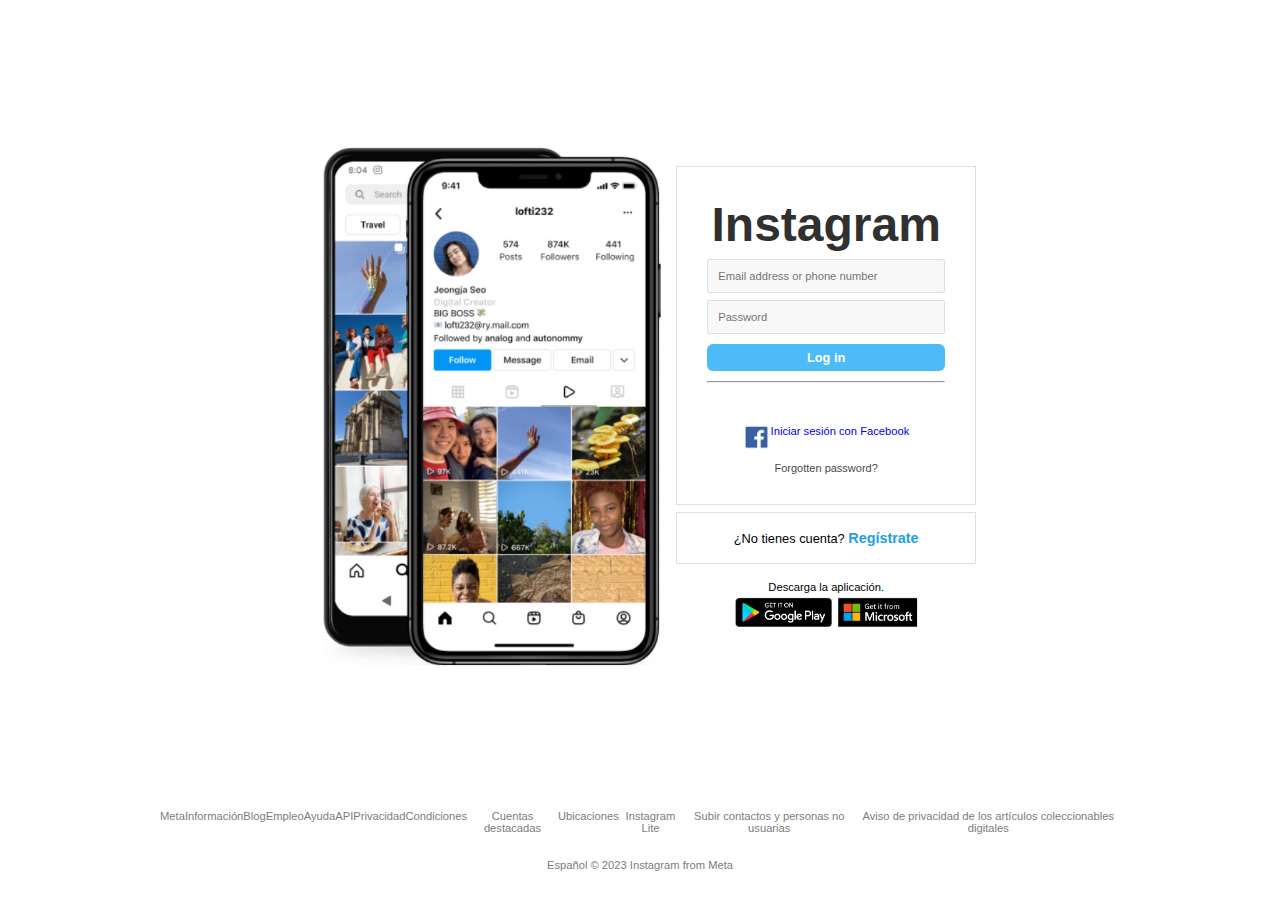
==== Reto 5 - Instagram/ig_index.html @ c4156914 "comint intrgral" ====
<!DOCTYPE html>
<html lang="en">
<head>
    <meta charset="UTF-8">
    <meta http-equiv="X-UA-Compatible" content="IE=edge">
    <meta name="viewport" content="width=device-width, initial-scale=1.0">
    <link rel="stylesheet" href="ig_style.css">
    <title>Instagram Copy</title>
</head>
<body>
    <main class="main">
        <div class="main-content">
            <div class="content-left">
                <img src="Imagenes/moviles.jpg" alt="">
            </div>

            <div class="content-right">
                <form class="form">
                    <h1>Instagram</h1>
                    <input placeholder="Email address or phone number" class="input" type="text">
                    <input placeholder="Password" class="input" type="password" id="password"> 
                    <button id="loginBtn">Log in</button>
                    <hr>
                    <a class="face" href="#"> <img src="Imagenes/Face.jpg" alt=""> Iniciar sesión con Facebook</a>
                    <a id="Password" href="#">Forgotten password?</a>

                </form>
                <form class="form2"> <p>¿No tienes cuenta? <span>Regístrate </span></p>
                </form>
                
                
                <div class="main-app">
                    <div class="text">
                        <p>Descarga la aplicación.</p>
                    </div>
                    
                    <div class="imgApps"> 
                        <img src="Imagenes/apps.jpg" alt="">
                    </div>
                </div>
                
            </div>
        </div>

        <div class="main-footer">
            <div class="footer">
                <a href="#"> Meta </a>
                <a href="#"> Información</a>
                <a href="#"> Blog</a>
                <a href="#"> Empleo</a>
                <a href="#"> Ayuda</a>
                <a href="#"> API</a>
                <a href="#"> Privacidad</a>
                <a href="#"> Condiciones</a>
                <a href="#"> Cuentas destacadas</a>
                <a href="#"> Ubicaciones</a>
                <a href="#"> Instagram Lite</a>
                <a href="#"> Subir contactos y personas no usuarias</a>
                <a href="#"> Aviso de privacidad de los artículos coleccionables digitales</a>
                
            </div> 
            <div class="politica">
                <a href="#"> Español </a>
                <a href="#"> © 2023 Instagram from Meta </a>
            </div>
        </div>

    </main>
    
</body>
</html>
---- Reto 5 - Instagram/ig_style.css ----
@import url('https://fonts.cdnfonts.com/css/billabong');


*{
    padding: 0;
    margin: 0;
    box-sizing: border-box;
          
   }

:root{
    --myfont: {font-family: 'Billabong', sans-serif}
}

.main{
    display: flex;
    flex-direction: column;
    justify-content: center;
    align-items: center;

}
  .main-content{
    height: 90vh;
    display: flex;
    flex-direction: row;
    justify-content: center;
    align-items: center;
  }

  .content-left img{
      height: 550px;
  }

  .content-right{
    display:flex;
    flex-direction: column;
    gap: 7px;
  }

.form {
    width: 300px;
    background-color: rgba(255, 255, 255, 1);
    display: flex;
    flex-direction: column;
    gap: 2px;
    padding: 30px;
    border:1px solid rgb(223, 223, 223);
    font-family:Arial, Helvetica, sans-serif;
  }

  .form h1{
    font-family: 'Billabong', sans-serif;
    color:rgb(48, 48, 48);
    text-align: center;
    font-size:3rem;
  }
  
  .input {
    font-size: 0.7rem;
    
    padding: 10px 10px;
    border-radius: 2px;
    margin-top: 5px;
    border:1px solid rgb(223, 223, 223);
    background-color: rgb(248, 248, 248);
    outline: none;
  }
  
  .input:focus {
    border:1px solid rgb(179, 179, 179);
  }
  
  #loginBtn {
    margin-top: 8px;
    margin-bottom: 8px;
    width: 100%;
    padding:6px;
    align-self: center;
    background: #4cbbf7;
    border: none;
    border-radius: 6px;
    color: #fff;
    font-size: 0.8rem;
    font-weight: bold;
  }
  
  .face{
    text-decoration: none;
    font-size: 0.7rem;
    margin-top: 40px;

    display: flex;
    flex-direction: row;
    justify-content: center;
    align-content: center;
  }

   .face img{
    height: 25px;
   }
  
  #Password {
    text-align: center;
    position: relative;
    margin-top: 10px;
    width: 100%;
    font-size: 11px;
    align-self: center;
    text-decoration: none;
    color: #484848;
  }

.form2{
    width: 300px;
    background-color: rgba(255, 255, 255, 1);
    display: flex;
    flex-direction: column;
    justify-content: center;
    align-items: center;
    padding: 17px;
    border:1px solid rgb(223, 223, 223);
    font-family:Arial, Helvetica, sans-serif;
}

 .form2 p{
    font-size: 0.8rem;
 }

 .form2 p span{
    font-weight: bold;
    font-size: 0.9rem;
    color:#259fe2
 }

.main-app{
    font-family: Arial, Helvetica, sans-serif;
    font-size: 0.7rem;
    text-align: center;
    margin-top: 10px;
    margin-bottom: 10px;
}

.imgApps img{
    height: 40px;
    width: 200px;  
}

.main-footer{   
    width: 75%;
    height: 7vh;
    
    display: flex;
    flex-direction: column;
    justify-content: space-between;
    align-items: center;
}

 .footer{
    width: 100%;
    display: flex;
    flex-direction: row;
    justify-content: space-between;
 }
 .footer a{
    font-family: Arial, Helvetica, sans-serif;
    font-size: 0.7rem;
    text-align: center;
    text-decoration: none;
    color: #7c7c7c;

 }
 .footer a:hover{
    text-decoration: underline;
 }

 .politica a{
    font-family: Arial, Helvetica, sans-serif;
    font-size: 0.7rem;
    text-align: center;
    text-decoration: none;
    color: #7c7c7c;
 }

@media screen and (max-width: 1000px)
{
    .a{
        flex-wrap: wrap;
    }
}


@media screen and (max-width: 767px)
{
    .content-left{
       display: none;
    }
}
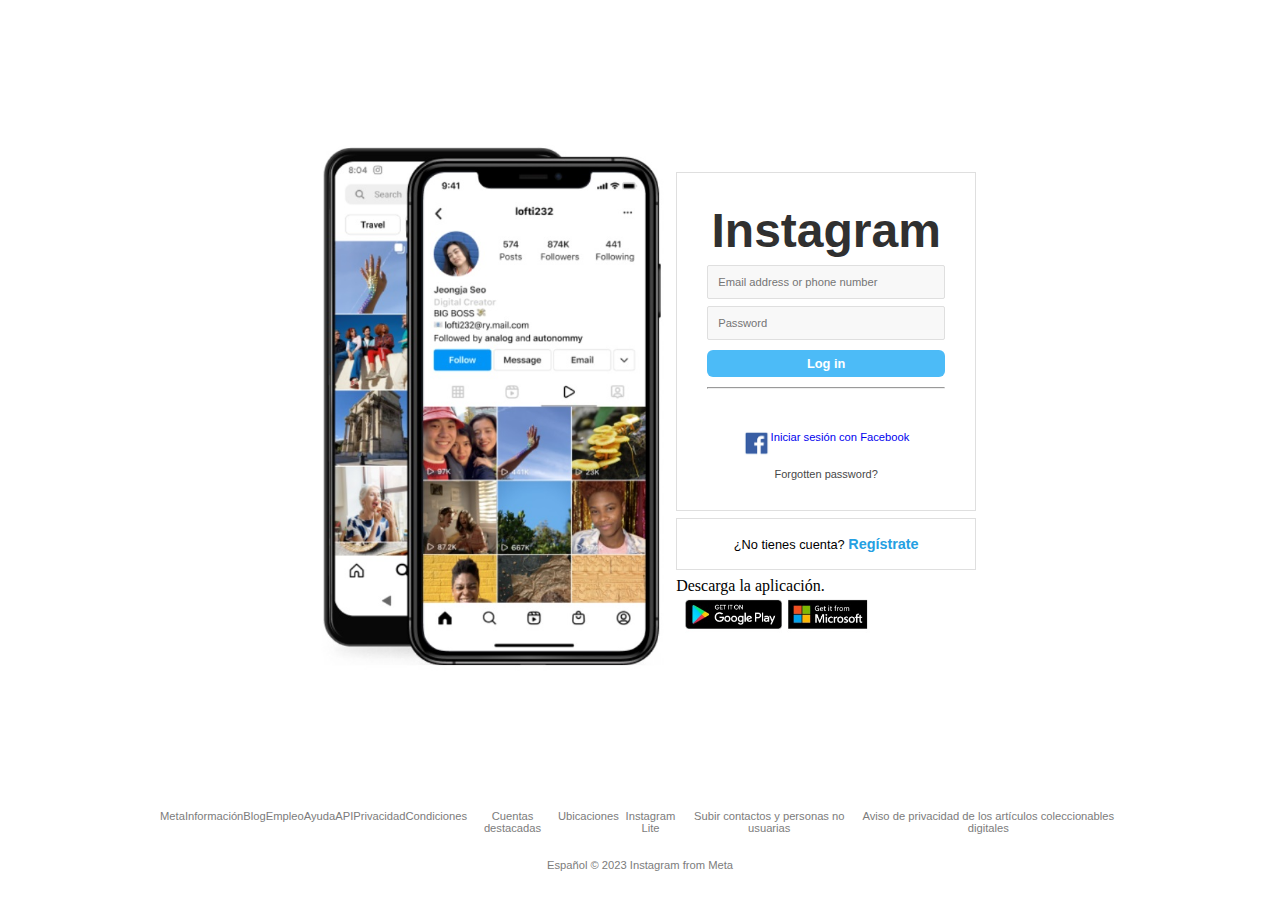
==== commit 10ab901a: "ig.02" ====
--- a/Reto 5 - Instagram/ig_index.html
+++ b/Reto 5 - Instagram/ig_index.html
@@ -13,38 +13,32 @@
             <div class="content-left">
                 <img src="Imagenes/moviles.jpg" alt="">
             </div>
-
             <div class="content-right">
                 <form class="form">
                     <h1>Instagram</h1>
                     <input placeholder="Email address or phone number" class="input" type="text">
                     <input placeholder="Password" class="input" type="password" id="password"> 
-                    <button id="loginBtn">Log in</button>
+                    <button id="btn">Log in</button>
                     <hr>
                     <a class="face" href="#"> <img src="Imagenes/Face.jpg" alt=""> Iniciar sesión con Facebook</a>
                     <a id="Password" href="#">Forgotten password?</a>
-
                 </form>
-                <form class="form2"> <p>¿No tienes cuenta? <span>Regístrate </span></p>
-                </form>
-                
-                
-                <div class="main-app">
+                <div class="form2"> 
+                        <p>¿No tienes cuenta? <span>Regístrate </span></p>
+                </div>           
+                <div class="app">
                     <div class="text">
                         <p>Descarga la aplicación.</p>
-                    </div>
-                    
+                    </div> 
                     <div class="imgApps"> 
                         <img src="Imagenes/apps.jpg" alt="">
                     </div>
                 </div>
-                
             </div>
         </div>
-
         <div class="main-footer">
             <div class="footer">
-                <a href="#"> Meta </a>
+                <a href="#"> Meta </a> 
                 <a href="#"> Información</a>
                 <a href="#"> Blog</a>
                 <a href="#"> Empleo</a>
@@ -56,16 +50,13 @@
                 <a href="#"> Ubicaciones</a>
                 <a href="#"> Instagram Lite</a>
                 <a href="#"> Subir contactos y personas no usuarias</a>
-                <a href="#"> Aviso de privacidad de los artículos coleccionables digitales</a>
-                
+                <a href="#"> Aviso de privacidad de los artículos coleccionables digitales</a> 
             </div> 
             <div class="politica">
                 <a href="#"> Español </a>
                 <a href="#"> © 2023 Instagram from Meta </a>
             </div>
         </div>
-
     </main>
-    
 </body>
 </html>--- a/Reto 5 - Instagram/ig_style.css
+++ b/Reto 5 - Instagram/ig_style.css
@@ -36,7 +36,7 @@
     flex-direction: column;
     gap: 7px;
   }
-
+ 
 .form {
     width: 300px;
     background-color: rgba(255, 255, 255, 1);
@@ -66,24 +66,24 @@
     outline: none;
   }
   
-  .input:focus {
-    border:1px solid rgb(179, 179, 179);
-  }
+    .input:focus {
+      border:1px solid rgb(179, 179, 179);
+    }
   
-  #loginBtn {
-    margin-top: 8px;
-    margin-bottom: 8px;
-    width: 100%;
-    padding:6px;
-    align-self: center;
-    background: #4cbbf7;
-    border: none;
-    border-radius: 6px;
-    color: #fff;
-    font-size: 0.8rem;
-    font-weight: bold;
-  }
-  
+    #btn {
+      margin-top: 8px;
+      margin-bottom: 8px;
+      width: 100%;
+      padding:6px;
+      align-self: center;
+      background: #4cbbf7;
+      border: none;
+      border-radius: 6px;
+      color: #fff;
+      font-size: 0.8rem;
+      font-weight: bold;
+    }
+    
   .face{
     text-decoration: none;
     font-size: 0.7rem;
@@ -95,20 +95,20 @@
     align-content: center;
   }
 
-   .face img{
-    height: 25px;
-   }
+    .face img{
+      height: 25px;
+    }
   
-  #Password {
-    text-align: center;
-    position: relative;
-    margin-top: 10px;
-    width: 100%;
-    font-size: 11px;
-    align-self: center;
-    text-decoration: none;
-    color: #484848;
-  }
+    #Password {
+      text-align: center;
+      position: relative;
+      margin-top: 10px;
+      width: 100%;
+      font-size: 11px;
+      align-self: center;
+      text-decoration: none;
+      color: #484848;
+    }
 
 .form2{
     width: 300px;
@@ -122,15 +122,15 @@
     font-family:Arial, Helvetica, sans-serif;
 }
 
- .form2 p{
-    font-size: 0.8rem;
- }
+  .form2 p{
+      font-size: 0.8rem;
+  }
 
- .form2 p span{
-    font-weight: bold;
-    font-size: 0.9rem;
-    color:#259fe2
- }
+  .form2 p span{
+      font-weight: bold;
+      font-size: 0.9rem;
+      color:#259fe2
+  }
 
 .main-app{
     font-family: Arial, Helvetica, sans-serif;
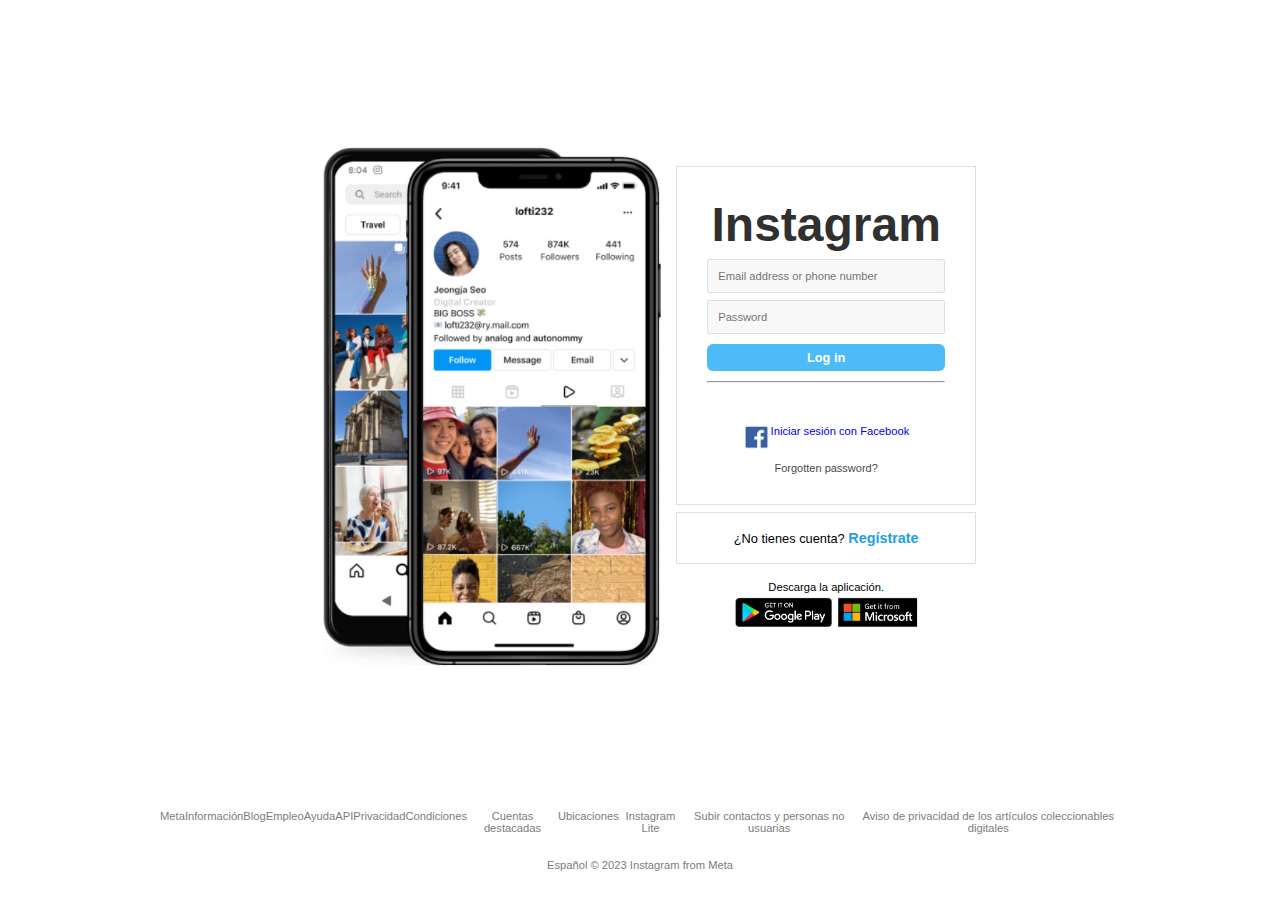
==== commit b99da1b7: "ig.02" ====
--- a/Reto 5 - Instagram/ig_index.html
+++ b/Reto 5 - Instagram/ig_index.html
@@ -13,32 +13,38 @@
             <div class="content-left">
                 <img src="Imagenes/moviles.jpg" alt="">
             </div>
+
             <div class="content-right">
                 <form class="form">
                     <h1>Instagram</h1>
                     <input placeholder="Email address or phone number" class="input" type="text">
                     <input placeholder="Password" class="input" type="password" id="password"> 
-                    <button id="btn">Log in</button>
+                    <button id="loginBtn">Log in</button>
                     <hr>
                     <a class="face" href="#"> <img src="Imagenes/Face.jpg" alt=""> Iniciar sesión con Facebook</a>
                     <a id="Password" href="#">Forgotten password?</a>
+
                 </form>
-                <div class="form2"> 
-                        <p>¿No tienes cuenta? <span>Regístrate </span></p>
-                </div>           
-                <div class="app">
+                <form class="form2"> <p>¿No tienes cuenta? <span>Regístrate </span></p>
+                </form>
+                
+                
+                <div class="main-app">
                     <div class="text">
                         <p>Descarga la aplicación.</p>
-                    </div> 
+                    </div>
+                    
                     <div class="imgApps"> 
                         <img src="Imagenes/apps.jpg" alt="">
                     </div>
                 </div>
+                
             </div>
         </div>
+
         <div class="main-footer">
             <div class="footer">
-                <a href="#"> Meta </a> 
+                <a href="#"> Meta </a>
                 <a href="#"> Información</a>
                 <a href="#"> Blog</a>
                 <a href="#"> Empleo</a>
@@ -50,13 +56,16 @@
                 <a href="#"> Ubicaciones</a>
                 <a href="#"> Instagram Lite</a>
                 <a href="#"> Subir contactos y personas no usuarias</a>
-                <a href="#"> Aviso de privacidad de los artículos coleccionables digitales</a> 
+                <a href="#"> Aviso de privacidad de los artículos coleccionables digitales</a>
+                
             </div> 
             <div class="politica">
                 <a href="#"> Español </a>
                 <a href="#"> © 2023 Instagram from Meta </a>
             </div>
         </div>
+
     </main>
+    
 </body>
 </html>--- a/Reto 5 - Instagram/ig_style.css
+++ b/Reto 5 - Instagram/ig_style.css
@@ -36,7 +36,7 @@
     flex-direction: column;
     gap: 7px;
   }
- 
+
 .form {
     width: 300px;
     background-color: rgba(255, 255, 255, 1);
@@ -66,24 +66,24 @@
     outline: none;
   }
   
-    .input:focus {
-      border:1px solid rgb(179, 179, 179);
-    }
+  .input:focus {
+    border:1px solid rgb(179, 179, 179);
+  }
   
-    #btn {
-      margin-top: 8px;
-      margin-bottom: 8px;
-      width: 100%;
-      padding:6px;
-      align-self: center;
-      background: #4cbbf7;
-      border: none;
-      border-radius: 6px;
-      color: #fff;
-      font-size: 0.8rem;
-      font-weight: bold;
-    }
-    
+  #loginBtn {
+    margin-top: 8px;
+    margin-bottom: 8px;
+    width: 100%;
+    padding:6px;
+    align-self: center;
+    background: #4cbbf7;
+    border: none;
+    border-radius: 6px;
+    color: #fff;
+    font-size: 0.8rem;
+    font-weight: bold;
+  }
+  
   .face{
     text-decoration: none;
     font-size: 0.7rem;
@@ -95,20 +95,20 @@
     align-content: center;
   }
 
-    .face img{
-      height: 25px;
-    }
+   .face img{
+    height: 25px;
+   }
   
-    #Password {
-      text-align: center;
-      position: relative;
-      margin-top: 10px;
-      width: 100%;
-      font-size: 11px;
-      align-self: center;
-      text-decoration: none;
-      color: #484848;
-    }
+  #Password {
+    text-align: center;
+    position: relative;
+    margin-top: 10px;
+    width: 100%;
+    font-size: 11px;
+    align-self: center;
+    text-decoration: none;
+    color: #484848;
+  }
 
 .form2{
     width: 300px;
@@ -122,15 +122,15 @@
     font-family:Arial, Helvetica, sans-serif;
 }
 
-  .form2 p{
-      font-size: 0.8rem;
-  }
+ .form2 p{
+    font-size: 0.8rem;
+ }
 
-  .form2 p span{
-      font-weight: bold;
-      font-size: 0.9rem;
-      color:#259fe2
-  }
+ .form2 p span{
+    font-weight: bold;
+    font-size: 0.9rem;
+    color:#259fe2
+ }
 
 .main-app{
     font-family: Arial, Helvetica, sans-serif;
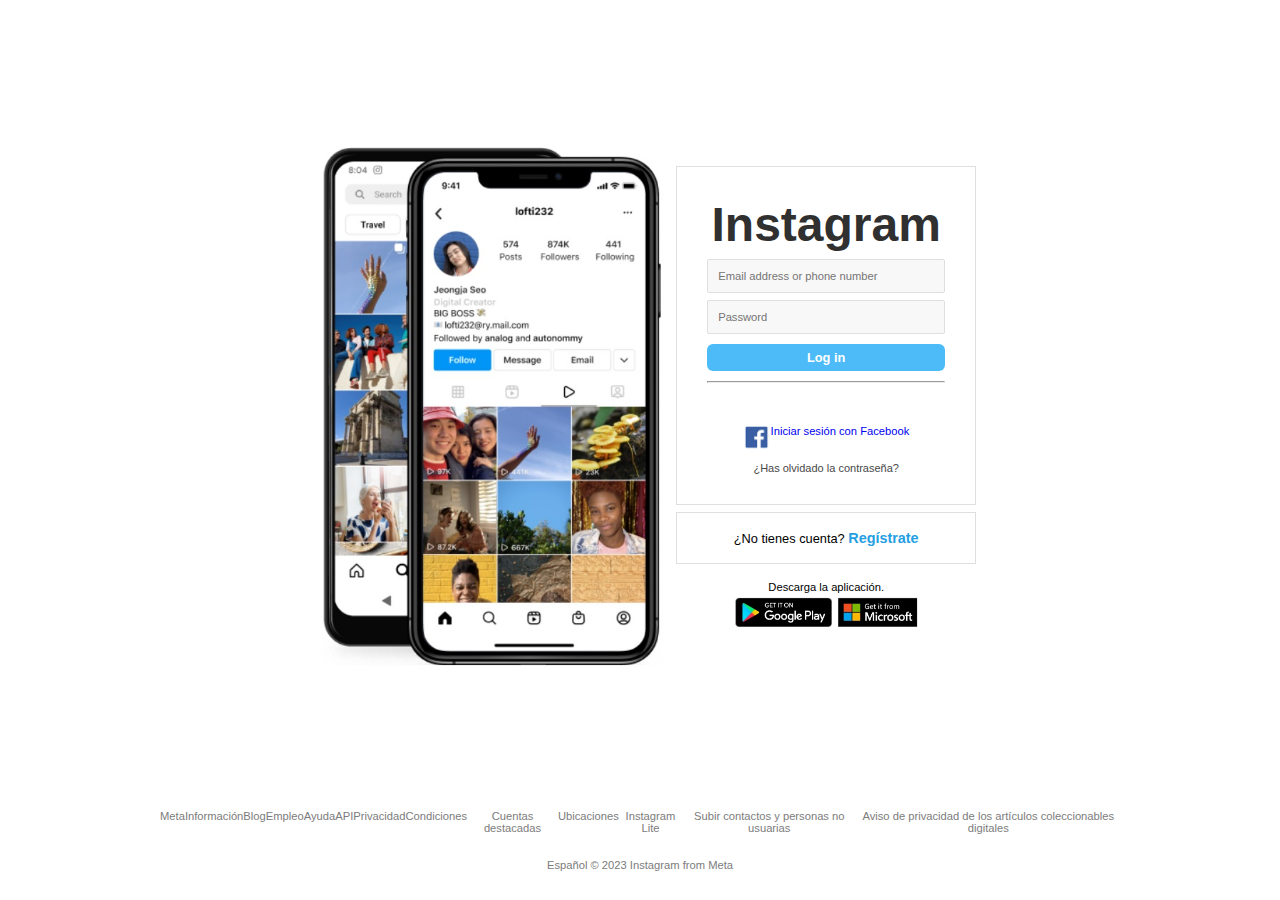
==== commit 3daaae7a: "ig.03" ====
--- a/Reto 5 - Instagram/ig_index.html
+++ b/Reto 5 - Instagram/ig_index.html
@@ -4,41 +4,37 @@
     <meta charset="UTF-8">
     <meta http-equiv="X-UA-Compatible" content="IE=edge">
     <meta name="viewport" content="width=device-width, initial-scale=1.0">
+    <link rel="stylesheet" href="https://fonts.cdnfonts.com/css/billabong">
+
     <link rel="stylesheet" href="ig_style.css">
     <title>Instagram Copy</title>
 </head>
 <body>
     <main class="main">
-        <div class="main-content">
+        <div class="content">
             <div class="content-left">
                 <img src="Imagenes/moviles.jpg" alt="">
             </div>
-
             <div class="content-right">
                 <form class="form">
                     <h1>Instagram</h1>
                     <input placeholder="Email address or phone number" class="input" type="text">
                     <input placeholder="Password" class="input" type="password" id="password"> 
-                    <button id="loginBtn">Log in</button>
+                    <button id="btn">Log in</button>
                     <hr>
                     <a class="face" href="#"> <img src="Imagenes/Face.jpg" alt=""> Iniciar sesión con Facebook</a>
-                    <a id="Password" href="#">Forgotten password?</a>
-
+                    <a id="Password" href="#">¿Has olvidado la contraseña?</a>
                 </form>
-                <form class="form2"> <p>¿No tienes cuenta? <span>Regístrate </span></p>
-                </form>
-                
-                
+                     <form class="form2"> <p>¿No tienes cuenta? <span>Regístrate </span></p>
+                </form>     
                 <div class="main-app">
                     <div class="text">
                         <p>Descarga la aplicación.</p>
-                    </div>
-                    
+                    </div>                    
                     <div class="imgApps"> 
                         <img src="Imagenes/apps.jpg" alt="">
                     </div>
-                </div>
-                
+                </div>                
             </div>
         </div>
 
@@ -56,8 +52,7 @@
                 <a href="#"> Ubicaciones</a>
                 <a href="#"> Instagram Lite</a>
                 <a href="#"> Subir contactos y personas no usuarias</a>
-                <a href="#"> Aviso de privacidad de los artículos coleccionables digitales</a>
-                
+                <a href="#"> Aviso de privacidad de los artículos coleccionables digitales</a>                
             </div> 
             <div class="politica">
                 <a href="#"> Español </a>
--- a/Reto 5 - Instagram/ig_style.css
+++ b/Reto 5 - Instagram/ig_style.css
@@ -1,11 +1,7 @@
-@import url('https://fonts.cdnfonts.com/css/billabong');
-
-
 *{
     padding: 0;
     margin: 0;
-    box-sizing: border-box;
-          
+    box-sizing: border-box;       
    }
 
 :root{
@@ -19,7 +15,7 @@
     align-items: center;
 
 }
-  .main-content{
+  .content{
     height: 90vh;
     display: flex;
     flex-direction: row;
@@ -70,7 +66,7 @@
     border:1px solid rgb(179, 179, 179);
   }
   
-  #loginBtn {
+  #btn {
     margin-top: 8px;
     margin-bottom: 8px;
     width: 100%;
